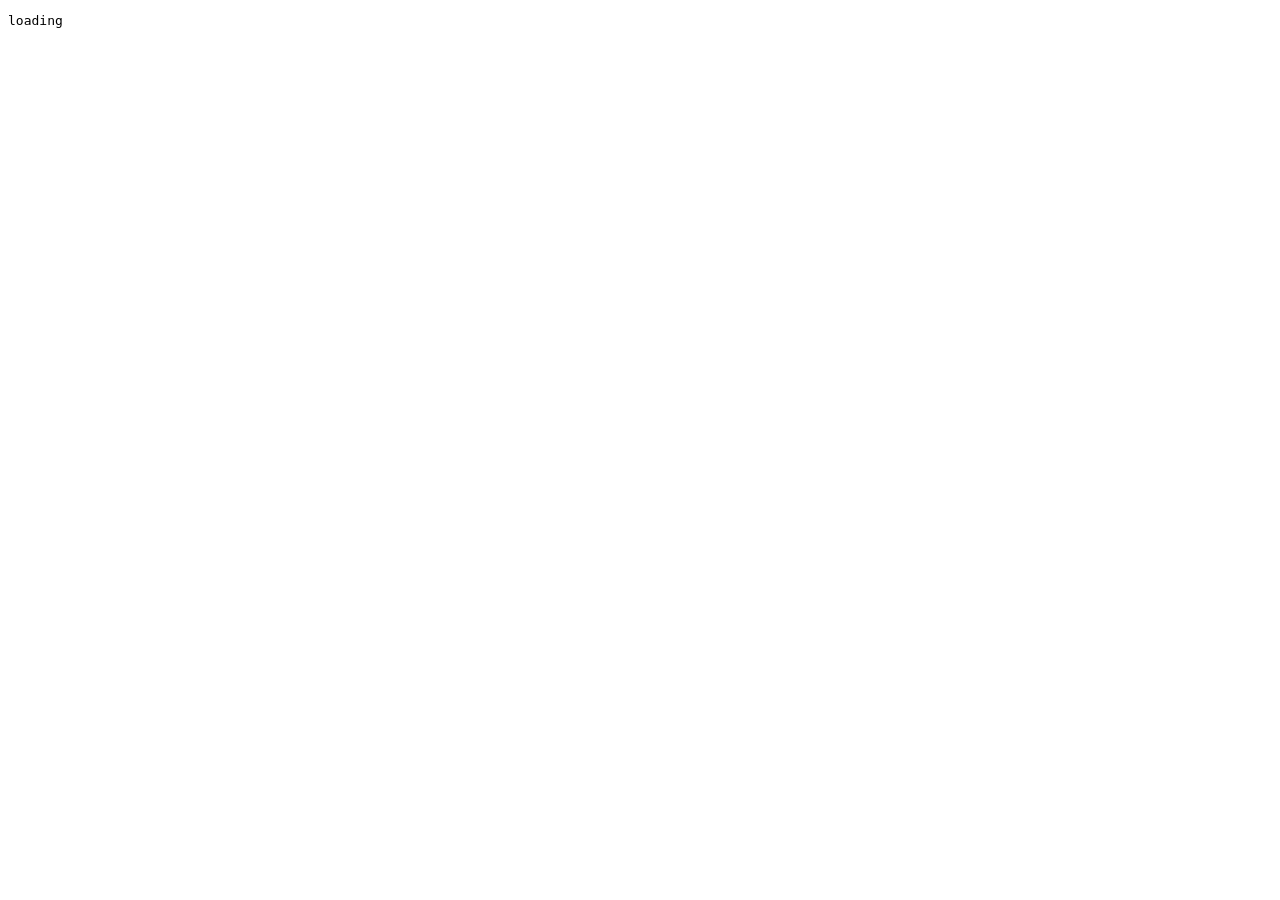
==== tests/dev-load.html @ ccece95f "Rename the app to Spotter Co-Authored-By: Claude Opus 5.5 <noreply@anthropic.com>" ====
<!doctype html>
<meta charset="utf-8">
<title>Load local data</title>
<pre id="out">loading</pre>
<script type="module">
// Development helper: replaces the browser's app data with a local data repository, optionally
// starts a workout and logs sets, then opens the app.
//   ?data=../../spotter-data/   folder with program.json, body.json and sessions/
//   &start=full-body-a           start this training day
//   &log=3                       log this many sets with their planned values
//   &goto=%23/library            open this route instead of the workout
import { kv, sessionStore, clearAll } from "../js/db.js";
import { loadState } from "../js/state.js";
import { startWorkout, logSet } from "../js/workout.js";
import { state } from "../js/state.js";

const params = new URLSearchParams(location.search);
const base = params.get("data") ?? "../../spotter-data/";
const get = async (path) => {
  const res = await fetch(base + path);
  return res.ok ? res.json() : null;
};

await clearAll();
await kv.set("program", await get("program.json"));
await kv.set("body", (await get("body.json")) ?? []);
const months = [];
for (const d = new Date(2020, 0); d <= new Date(); d.setMonth(d.getMonth() + 1)) {
  months.push(`${d.getFullYear()}-${String(d.getMonth() + 1).padStart(2, "0")}`);
}
const sessions = (await Promise.all(months.map((m) => get(`sessions/${m}.json`)))).filter(Boolean).flat();
await sessionStore.putMany(sessions);

await loadState();
if (params.get("start")) {
  await startWorkout(params.get("start"));
  for (let i = 0; i < Number(params.get("log") ?? 0); i++) await logSet(state.active.focus.e, state.active.focus.s);
}
document.getElementById("out").textContent = `loaded ${sessions.length} sessions`;
location.href = `../index.html${params.get("goto") ?? (params.get("start") ? "#workout" : "#today")}`;
</script>
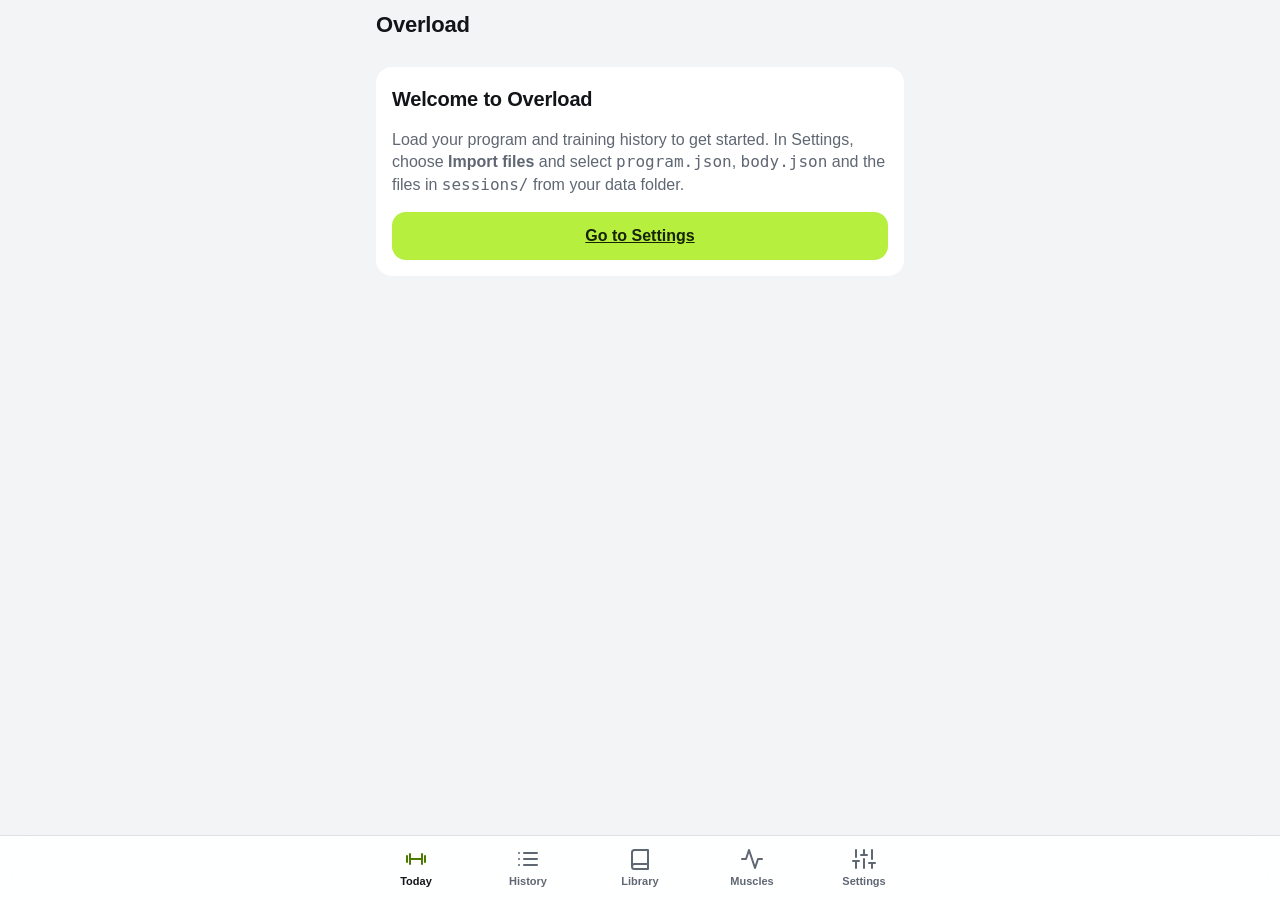
==== commit 4a04c63c: "Overload: offline workout app with double progression Progressive web app for hypertrophy training o" ====
--- a/tests/dev-load.html
+++ b/tests/dev-load.html
@@ -5,7 +5,7 @@
 <script type="module">
 // Development helper: replaces the browser's app data with a local data repository, optionally
 // starts a workout and logs sets, then opens the app.
-//   ?data=../../spotter-data/   folder with program.json, body.json and sessions/
+//   ?data=../../overload-data/   folder with program.json, body.json and sessions/
 //   &start=full-body-a           start this training day
 //   &log=3                       log this many sets with their planned values
 //   &goto=%23/library            open this route instead of the workout
@@ -15,7 +15,7 @@
 import { state } from "../js/state.js";
 
 const params = new URLSearchParams(location.search);
-const base = params.get("data") ?? "../../spotter-data/";
+const base = params.get("data") ?? "../../overload-data/";
 const get = async (path) => {
   const res = await fetch(base + path);
   return res.ok ? res.json() : null;
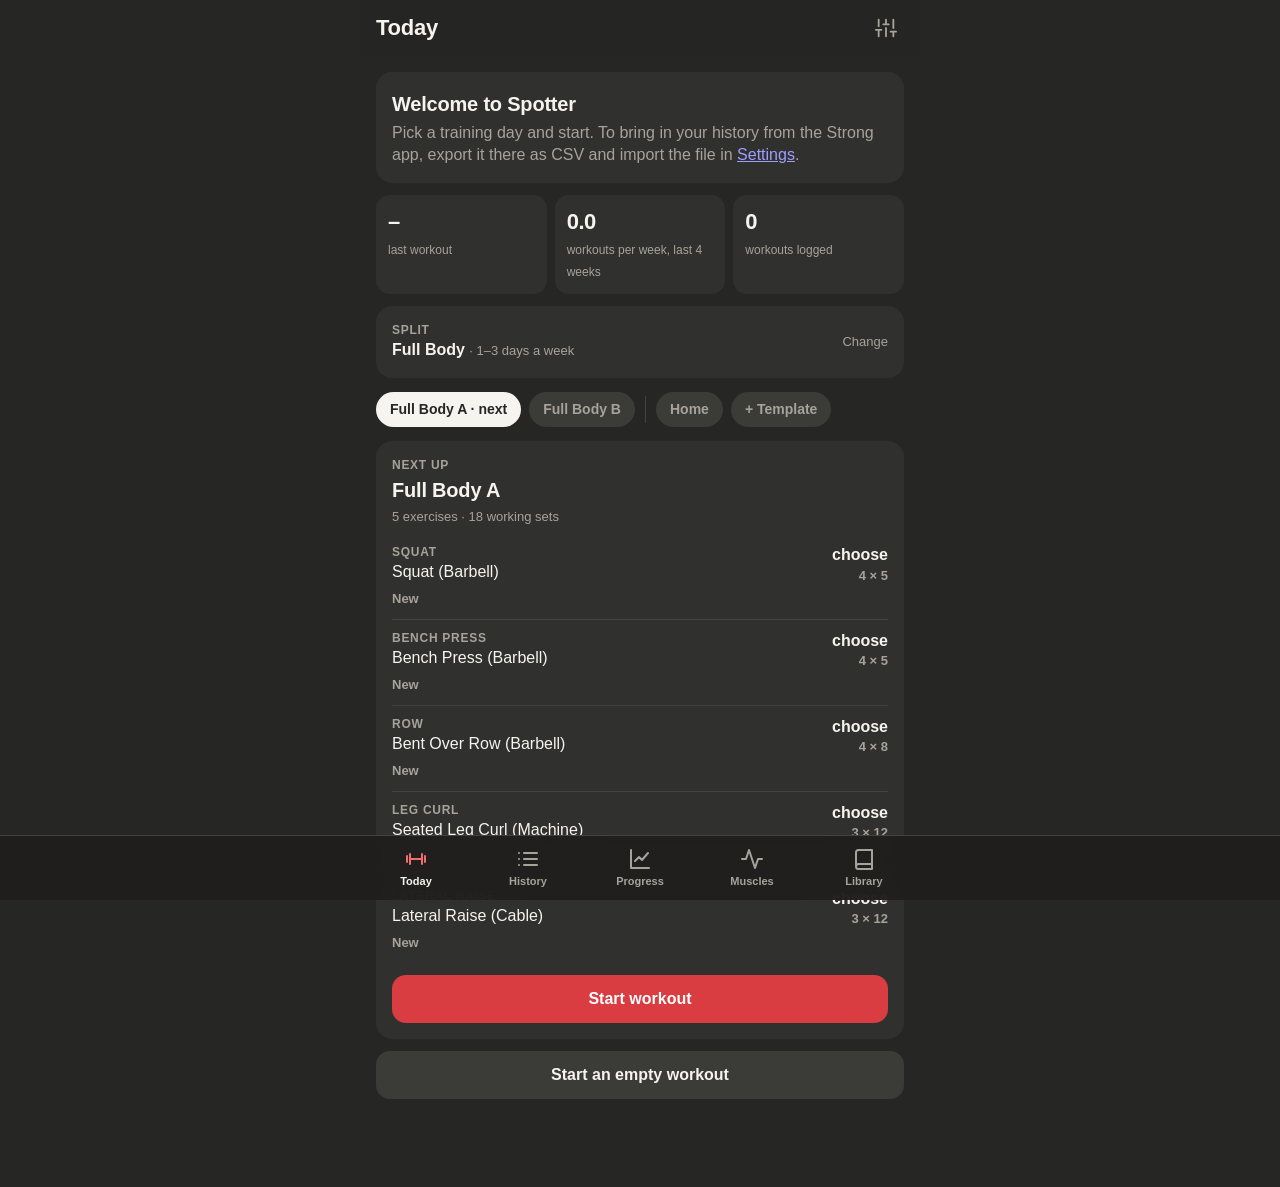
==== commit a721bde1: "Add templates, alternatives, progress dashboard, records and encrypted sync - Built-in splits load f" ====
--- a/tests/dev-load.html
+++ b/tests/dev-load.html
@@ -3,39 +3,34 @@
 <title>Load local data</title>
 <pre id="out">loading</pre>
 <script type="module">
-// Development helper: replaces the browser's app data with a local data repository, optionally
-// starts a workout and logs sets, then opens the app.
-//   ?data=../../overload-data/   folder with program.json, body.json and sessions/
-//   &start=full-body-a           start this training day
-//   &log=3                       log this many sets with their planned values
-//   &goto=%23/library            open this route instead of the workout
+// Development helper: replaces the app data in this browser, optionally starts a workout and
+// logs sets, then opens the app.
+//   ?source=strong     import the Strong export ../../strong_workouts.csv (default)
+//   ?source=backup     store the program, body data and sessions of ../../spotter-import.json
+//                      as they are, as a phone that imported that file holds them
+//   &start=full-body-a start this training day
+//   &log=3             log this many sets with their planned values
+//   &goto=%23library   open this route instead of the workout
 import { kv, sessionStore, clearAll } from "../js/db.js";
-import { loadState } from "../js/state.js";
+import { state, loadState, saveSessions } from "../js/state.js";
+import { parseCsv, strongSessions } from "../js/strong.js";
 import { startWorkout, logSet } from "../js/workout.js";
-import { state } from "../js/state.js";
 
 const params = new URLSearchParams(location.search);
-const base = params.get("data") ?? "../../overload-data/";
-const get = async (path) => {
-  const res = await fetch(base + path);
-  return res.ok ? res.json() : null;
-};
-
 await clearAll();
-await kv.set("program", await get("program.json"));
-await kv.set("body", (await get("body.json")) ?? []);
-const months = [];
-for (const d = new Date(2020, 0); d <= new Date(); d.setMonth(d.getMonth() + 1)) {
-  months.push(`${d.getFullYear()}-${String(d.getMonth() + 1).padStart(2, "0")}`);
+if (params.get("source") === "backup") {
+  const doc = await (await fetch("../../spotter-import.json")).json();
+  await Promise.all([kv.set("program", doc.program), kv.set("body", doc.body), sessionStore.putMany(doc.sessions)]);
+  await loadState();
+} else {
+  await loadState();
+  const { sessions } = strongSessions(parseCsv(await (await fetch("../../strong_workouts.csv")).text()), state.library);
+  await saveSessions(sessions);
 }
-const sessions = (await Promise.all(months.map((m) => get(`sessions/${m}.json`)))).filter(Boolean).flat();
-await sessionStore.putMany(sessions);
-
-await loadState();
 if (params.get("start")) {
   await startWorkout(params.get("start"));
   for (let i = 0; i < Number(params.get("log") ?? 0); i++) await logSet(state.active.focus.e, state.active.focus.s);
 }
-document.getElementById("out").textContent = `loaded ${sessions.length} sessions`;
+document.getElementById("out").textContent = `loaded ${state.sessions.length} sessions`;
 location.href = `../index.html${params.get("goto") ?? (params.get("start") ? "#workout" : "#today")}`;
 </script>
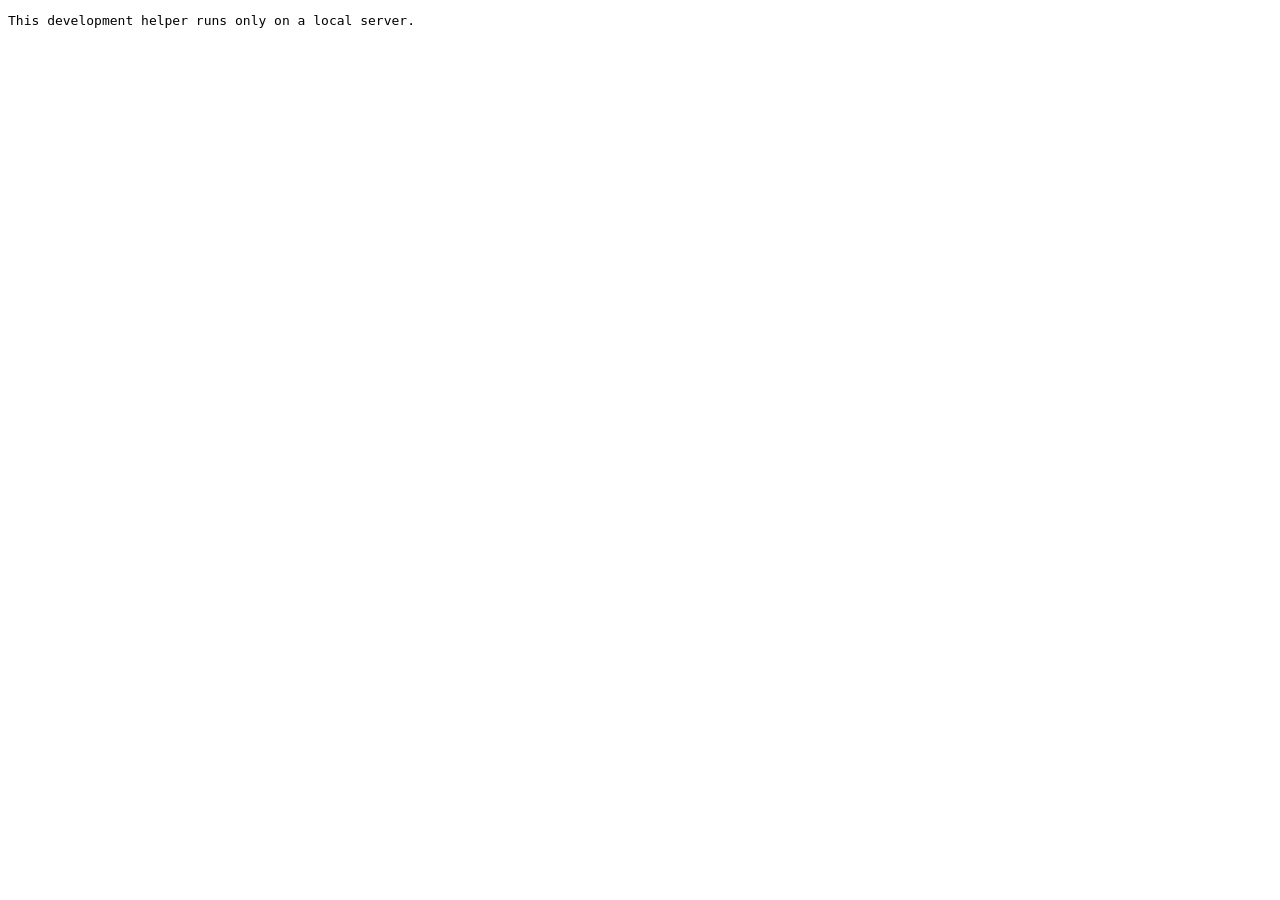
==== commit ecd7b19c: "Run the development data loader only on a local server Co-Authored-By: Claude Opus 5.5 <noreply@anth" ====
--- a/tests/dev-load.html
+++ b/tests/dev-load.html
@@ -16,6 +16,11 @@
 import { parseCsv, strongSessions } from "../js/strong.js";
 import { startWorkout, logSet } from "../js/workout.js";
 
+// It erases the data in this browser first, so it runs only on a local development server.
+if (!["127.0.0.1", "localhost"].includes(location.hostname)) {
+  document.getElementById("out").textContent = "This development helper runs only on a local server.";
+  throw new Error("dev-load runs only on a local server");
+}
 const params = new URLSearchParams(location.search);
 await clearAll();
 if (params.get("source") === "backup") {
